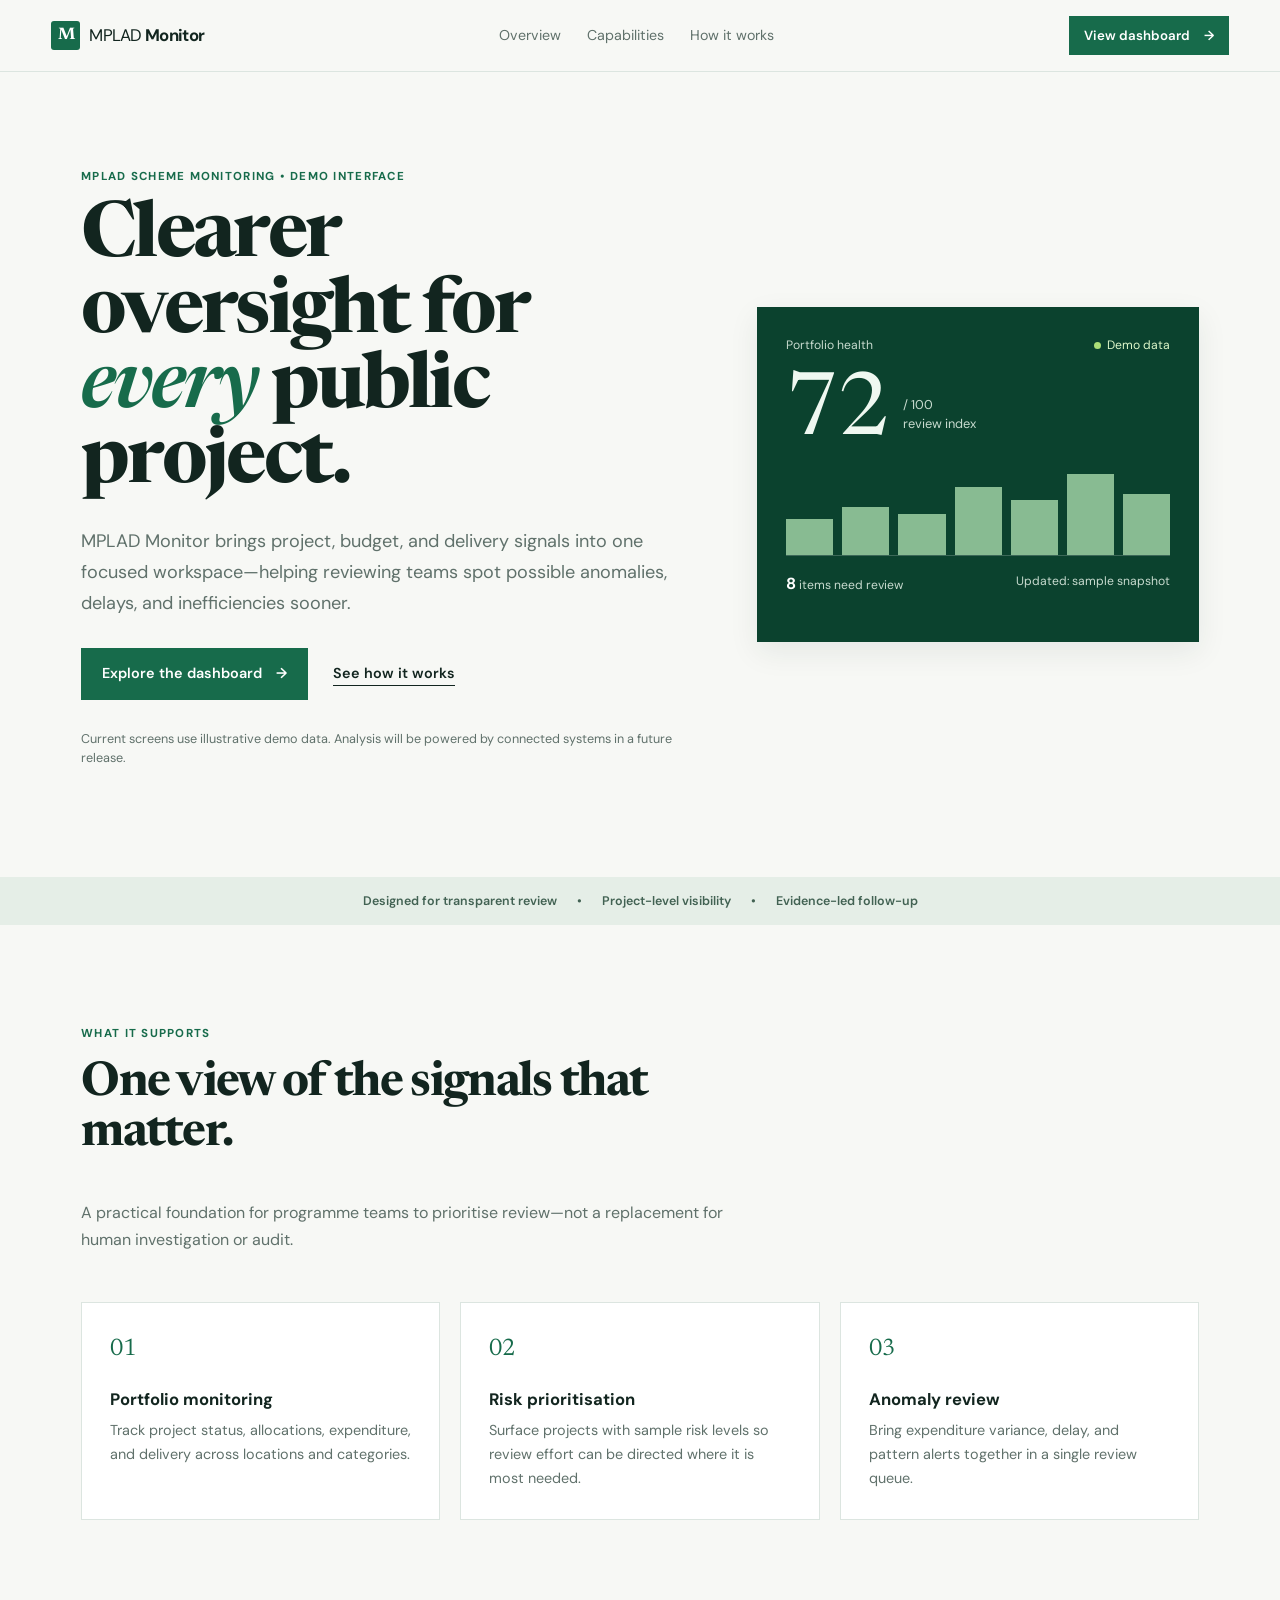
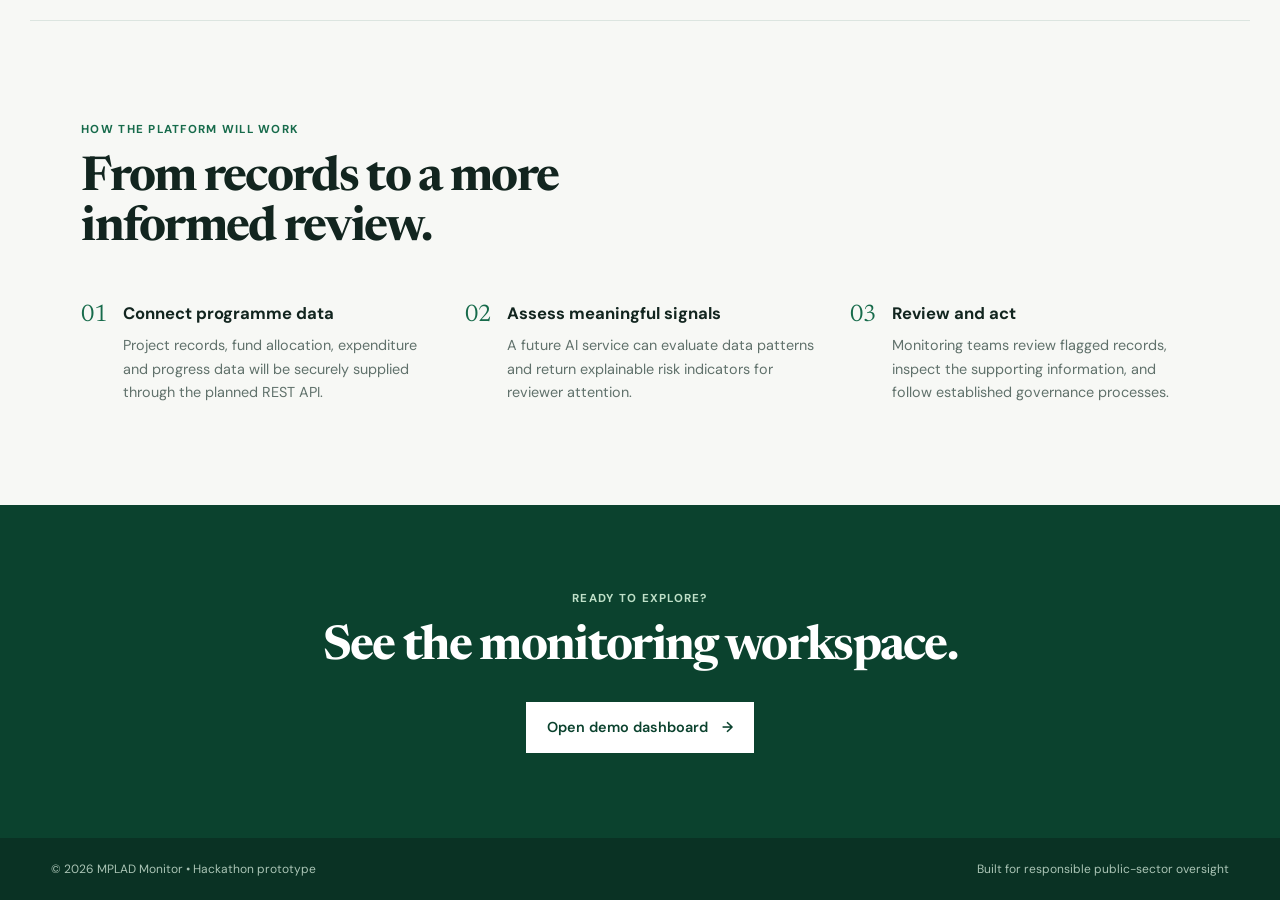
==== frontend/index.html @ 263b67cf "Initial project upload" ====
<!doctype html>
<html lang="en">
  <head>
    <meta charset="UTF-8" />
    <meta name="viewport" content="width=device-width, initial-scale=1.0" />
    <meta
      name="description"
      content="MPLAD Monitor is a demo monitoring interface for identifying potential implementation risks in MPLAD projects."
    />
    <title>MPLAD Monitor | AI-Assisted Project Oversight</title>
    <link rel="preconnect" href="https://fonts.googleapis.com" />
    <link rel="preconnect" href="https://fonts.gstatic.com" crossorigin />
    <link
      href="https://fonts.googleapis.com/css2?family=DM+Sans:wght@400;500;600;700&family=Newsreader:opsz,wght@6..72,600;6..72,700&display=swap"
      rel="stylesheet"
    />
    <link rel="stylesheet" href="style.css" />
  </head>
  <body class="landing-page">
    <header class="site-header">
      <a class="brand" href="index.html" aria-label="MPLAD Monitor home"
        ><span class="brand-mark" aria-hidden="true">M</span
        ><span>MPLAD <strong>Monitor</strong></span></a
      >
      <nav class="primary-nav" aria-label="Main navigation">
        <a href="#overview">Overview</a><a href="#features">Capabilities</a
        ><a href="#workflow">How it works</a>
      </nav>
      <a class="button button-small" href="dashboard.html"
        >View dashboard <span aria-hidden="true">→</span></a
      >
    </header>

    <main>
      <section class="hero" id="overview">
        <div class="hero-copy">
          <p class="eyebrow">MPLAD scheme monitoring • demo interface</p>
          <h1>Clearer oversight for <em>every</em> public project.</h1>
          <p class="hero-text">
            MPLAD Monitor brings project, budget, and delivery signals into one
            focused workspace—helping reviewing teams spot possible anomalies,
            delays, and inefficiencies sooner.
          </p>
          <div class="hero-actions">
            <a class="button" href="dashboard.html"
              >Explore the dashboard <span aria-hidden="true">→</span></a
            ><a class="text-link" href="#workflow">See how it works</a>
          </div>
          <p class="demo-note">
            Current screens use illustrative demo data. Analysis will be powered
            by connected systems in a future release.
          </p>
        </div>
        <div class="hero-panel" aria-label="Illustrative monitoring summary">
          <div class="panel-topline">
            <span>Portfolio health</span><span class="live-dot">Demo data</span>
          </div>
          <div class="health-score">
            <span>72</span><small>/ 100<br />review index</small>
          </div>
          <div class="mini-bars" aria-hidden="true">
            <i style="height: 38%"></i><i style="height: 51%"></i
            ><i style="height: 43%"></i><i style="height: 72%"></i
            ><i style="height: 58%"></i><i style="height: 86%"></i
            ><i style="height: 64%"></i>
          </div>
          <div class="panel-footer">
            <span><b>8</b> items need review</span
            ><span>Updated: sample snapshot</span>
          </div>
        </div>
      </section>

      <section class="trust-strip" aria-label="System focus areas">
        <span>Designed for transparent review</span><span>•</span
        ><span>Project-level visibility</span><span>•</span
        ><span>Evidence-led follow-up</span>
      </section>

      <section class="content-section" id="features">
        <div class="section-heading">
          <p class="eyebrow">What it supports</p>
          <h2>One view of the signals that matter.</h2>
          <p>
            A practical foundation for programme teams to prioritise review—not
            a replacement for human investigation or audit.
          </p>
        </div>
        <div class="feature-grid">
          <article>
            <span class="feature-icon">01</span>
            <h3>Portfolio monitoring</h3>
            <p>
              Track project status, allocations, expenditure, and delivery
              across locations and categories.
            </p>
          </article>
          <article>
            <span class="feature-icon">02</span>
            <h3>Risk prioritisation</h3>
            <p>
              Surface projects with sample risk levels so review effort can be
              directed where it is most needed.
            </p>
          </article>
          <article>
            <span class="feature-icon">03</span>
            <h3>Anomaly review</h3>
            <p>
              Bring expenditure variance, delay, and pattern alerts together in
              a single review queue.
            </p>
          </article>
        </div>
      </section>

      <section class="workflow-section" id="workflow">
        <div class="section-heading">
          <p class="eyebrow">How the platform will work</p>
          <h2>From records to a more informed review.</h2>
        </div>
        <ol class="workflow-list">
          <li>
            <span>01</span>
            <div>
              <h3>Connect programme data</h3>
              <p>
                Project records, fund allocation, expenditure and progress data
                will be securely supplied through the planned REST API.
              </p>
            </div>
          </li>
          <li>
            <span>02</span>
            <div>
              <h3>Assess meaningful signals</h3>
              <p>
                A future AI service can evaluate data patterns and return
                explainable risk indicators for reviewer attention.
              </p>
            </div>
          </li>
          <li>
            <span>03</span>
            <div>
              <h3>Review and act</h3>
              <p>
                Monitoring teams review flagged records, inspect the supporting
                information, and follow established governance processes.
              </p>
            </div>
          </li>
        </ol>
      </section>

      <section class="cta-section">
        <p class="eyebrow">Ready to explore?</p>
        <h2>See the monitoring workspace.</h2>
        <a class="button button-light" href="dashboard.html"
          >Open demo dashboard <span aria-hidden="true">→</span></a
        >
      </section>
    </main>
    <footer class="site-footer">
      <span>© 2026 MPLAD Monitor • Hackathon prototype</span
      ><span>Built for responsible public-sector oversight</span>
    </footer>
  </body>
</html>
---- frontend/style.css ----
:root {
  --ink: #12251f;
  --muted: #60716b;
  --line: #dce5e0;
  --paper: #f7f8f5;
  --white: #fff;
  --green: #176b4b;
  --green-dark: #0b422e;
  --mint: #e5f1e9;
  --amber: #a86405;
  --red: #b33b35;
  --blue: #265e85;
  --shadow: 0 10px 28px rgba(25, 50, 40, 0.08);
}
* {
  box-sizing: border-box;
}
html {
  scroll-behavior: smooth;
}
body {
  margin: 0;
  color: var(--ink);
  background: var(--paper);
  font-family: "DM Sans", Arial, sans-serif;
  line-height: 1.5;
}
a {
  color: inherit;
  text-decoration: none;
}
h1,
h2,
h3,
p {
  margin-top: 0;
}
h1,
h2 {
  font-family: Newsreader, Georgia, serif;
  letter-spacing: -0.035em;
}
h1 {
  font-size: clamp(2.8rem, 6vw, 5rem);
  line-height: 0.98;
}
h2 {
  font-size: clamp(2rem, 4vw, 3rem);
  line-height: 1.05;
}
.site-header,
.dashboard-header {
  min-height: 72px;
  padding: 0 max(4vw, 24px);
  display: flex;
  align-items: center;
  justify-content: space-between;
  background: rgba(247, 248, 245, 0.94);
  border-bottom: 1px solid var(--line);
  gap: 20px;
}
.site-header {
  position: sticky;
  top: 0;
  z-index: 3;
}
.brand {
  display: flex;
  align-items: center;
  gap: 9px;
  font-size: 1.05rem;
  letter-spacing: -0.04em;
  white-space: nowrap;
}
.brand strong {
  font-weight: 700;
}
.brand-mark {
  width: 29px;
  height: 29px;
  display: grid;
  place-items: center;
  background: var(--green);
  color: white;
  font-weight: 700;
  font-family: Newsreader, serif;
  border-radius: 3px;
}
.primary-nav,
.dashboard-header nav {
  display: flex;
  gap: 26px;
  font-size: 0.89rem;
  color: var(--muted);
}
.primary-nav a:hover,
.dashboard-header nav a:hover,
.dashboard-header nav .active {
  color: var(--green);
  font-weight: 600;
}
.button {
  display: inline-flex;
  align-items: center;
  gap: 14px;
  background: var(--green);
  color: white;
  padding: 14px 20px;
  font-weight: 600;
  font-size: 0.9rem;
  border: 1px solid var(--green);
  transition: 0.2s ease;
}
.button:hover {
  background: var(--green-dark);
  transform: translateY(-1px);
}
.button-small {
  padding: 9px 14px;
  font-size: 0.83rem;
}
.hero {
  max-width: 1220px;
  margin: auto;
  min-height: 575px;
  padding: 96px max(4vw, 24px);
  display: grid;
  grid-template-columns: 1.08fr 0.8fr;
  align-items: center;
  gap: 80px;
}
.eyebrow {
  color: var(--green);
  font-size: 0.72rem;
  font-weight: 700;
  letter-spacing: 0.11em;
  text-transform: uppercase;
  margin-bottom: 16px;
}
.hero h1 {
  max-width: 690px;
  margin-bottom: 24px;
}
.hero h1 em {
  color: var(--green);
  font-weight: 600;
}
.hero-text {
  max-width: 620px;
  font-size: 1.13rem;
  color: var(--muted);
  line-height: 1.7;
}
.hero-actions {
  display: flex;
  align-items: center;
  gap: 25px;
  margin: 30px 0;
}
.text-link {
  font-weight: 600;
  font-size: 0.9rem;
  border-bottom: 1px solid var(--ink);
}
.demo-note {
  font-size: 0.79rem;
  color: var(--muted);
}
.hero-panel {
  background: var(--green-dark);
  color: #eff8f1;
  padding: 29px;
  box-shadow: var(--shadow);
  min-height: 335px;
  display: flex;
  flex-direction: column;
}
.panel-topline,
.panel-footer {
  display: flex;
  justify-content: space-between;
  font-size: 0.76rem;
  color: #c8dbcf;
}
.live-dot {
  color: #ddf6c9;
}
.live-dot:before {
  content: "";
  display: inline-block;
  width: 7px;
  height: 7px;
  border-radius: 50%;
  background: #abdf77;
  margin-right: 6px;
}
.health-score {
  display: flex;
  align-items: center;
  gap: 13px;
  margin: 30px 0 16px;
}
.health-score span {
  font-family: Newsreader, serif;
  font-size: 5.4rem;
  line-height: 0.7;
}
.health-score small {
  font-size: 0.8rem;
  color: #c8dbcf;
}
.mini-bars {
  height: 95px;
  border-bottom: 1px solid rgba(255, 255, 255, 0.2);
  display: flex;
  align-items: end;
  gap: 9px;
}
.mini-bars i {
  display: block;
  flex: 1;
  background: #88bb92;
}
.panel-footer {
  margin-top: 16px;
}
.panel-footer b {
  color: #fff;
  font-size: 1rem;
}
.trust-strip {
  background: #e5eee7;
  padding: 15px;
  display: flex;
  justify-content: center;
  gap: 20px;
  color: #426253;
  font-size: 0.78rem;
  font-weight: 600;
}
.content-section,
.workflow-section {
  max-width: 1220px;
  margin: auto;
  padding: 100px max(4vw, 24px);
}
.section-heading {
  max-width: 650px;
}
.section-heading > p:last-child {
  color: var(--muted);
  line-height: 1.7;
}
.feature-grid {
  display: grid;
  grid-template-columns: repeat(3, 1fr);
  gap: 20px;
  margin-top: 48px;
}
.feature-grid article {
  background: var(--white);
  padding: 28px;
  border: 1px solid var(--line);
}
.feature-icon {
  color: var(--green);
  font-family: Newsreader, serif;
  font-size: 1.5rem;
}
.feature-grid h3,
.workflow-list h3 {
  margin: 20px 0 8px;
  font-size: 1.04rem;
}
.feature-grid p,
.workflow-list p {
  font-size: 0.9rem;
  color: var(--muted);
  margin: 0;
  line-height: 1.65;
}
.workflow-section {
  border-top: 1px solid var(--line);
}
.workflow-list {
  list-style: none;
  margin: 42px 0 0;
  padding: 0;
  display: grid;
  grid-template-columns: repeat(3, 1fr);
  gap: 35px;
}
.workflow-list li {
  display: flex;
  gap: 16px;
}
.workflow-list li > span {
  font-family: Newsreader, serif;
  color: var(--green);
  font-size: 1.5rem;
}
.workflow-list h3 {
  margin: 4px 0 8px;
}
.cta-section {
  padding: 85px 24px;
  text-align: center;
  background: var(--green-dark);
  color: #fff;
}
.cta-section h2 {
  margin-bottom: 28px;
}
.cta-section .eyebrow {
  color: #bfe0c8;
}
.button-light {
  background: #fff;
  color: var(--green-dark);
  border-color: #fff;
}
.button-light:hover {
  background: #dcece0;
}
.site-footer {
  padding: 22px max(4vw, 24px);
  background: #0a3224;
  color: #aac4b5;
  display: flex;
  justify-content: space-between;
  font-size: 0.75rem;
}
.dashboard-page {
  background: #f4f6f3;
}
.dashboard-header {
  position: sticky;
  top: 0;
  z-index: 5;
  background: #fff;
}
.dashboard-header nav {
  margin-left: auto;
}
.profile {
  display: flex;
  align-items: center;
  gap: 9px;
  font-size: 0.76rem;
}
.profile small {
  display: block;
  color: var(--muted);
}
.avatar {
  display: grid;
  place-items: center;
  width: 32px;
  height: 32px;
  background: var(--mint);
  color: var(--green);
  font-weight: 700;
  border-radius: 50%;
}
.back-link {
  font-size: 1.35rem;
  padding-left: 12px;
  border-left: 1px solid var(--line);
}
.dashboard-main {
  max-width: 1380px;
  margin: auto;
  padding: 38px max(3vw, 20px) 70px;
}
.dashboard-title {
  display: flex;
  justify-content: space-between;
  align-items: end;
  margin-bottom: 28px;
}
.dashboard-title h1 {
  font-size: 2.55rem;
  margin-bottom: 5px;
}
.dashboard-title > div > p:last-child,
.section-intro {
  color: var(--muted);
  font-size: 0.87rem;
  margin-bottom: 0;
}
.snapshot,
.demo-tag {
  font-size: 0.76rem;
  color: var(--muted);
  padding: 7px 10px;
  border: 1px solid var(--line);
  background: #fff;
}
.stat-grid {
  display: grid;
  grid-template-columns: repeat(6, 1fr);
  gap: 13px;
}
.stat-card {
  padding: 17px;
  background: #fff;
  border: 1px solid var(--line);
  min-width: 0;
}
.stat-card small {
  font-size: 0.73rem;
  color: var(--muted);
  display: block;
  min-height: 35px;
}
.stat-card b {
  font-family: Newsreader, serif;
  font-size: 1.75rem;
  line-height: 1.1;
  display: block;
}
.stat-card.critical b {
  color: var(--red);
}
.risk-overview {
  background: var(--green-dark);
  color: white;
  margin: 25px 0;
  display: flex;
  justify-content: space-between;
  padding: 30px 38px;
  align-items: center;
}
.risk-overview .eyebrow {
  color: #b7d9c0;
}
.risk-overview h2 {
  font-size: 2rem;
  margin-bottom: 8px;
}
.risk-overview p {
  max-width: 630px;
  color: #c3dacb;
  font-size: 0.88rem;
  margin-bottom: 20px;
}
.risk-metrics {
  display: flex;
  gap: 36px;
}
.risk-metrics b {
  font-family: Newsreader, serif;
  font-size: 2rem;
  display: block;
}
.risk-metrics small {
  font-size: 0.7rem;
  color: #c3dacb;
}
.risk-gauge {
  width: 150px;
  height: 150px;
  border: 13px solid #75aa86;
  border-top-color: #c7d957;
  border-radius: 50%;
  display: grid;
  place-content: center;
  text-align: center;
  transform: rotate(38deg);
}
.gauge-value {
  font-family: Newsreader, serif;
  font-size: 2rem;
  transform: rotate(-38deg);
}
.gauge-value span {
  font-family: "DM Sans";
  font-size: 0.72rem;
  color: #c3dacb;
}
.risk-gauge p {
  font-size: 0.67rem;
  margin: 0;
  transform: rotate(-38deg);
  white-space: nowrap;
}
.analytics-grid {
  display: grid;
  grid-template-columns: repeat(3, 1fr);
  gap: 16px;
  margin: 25px 0 55px;
}
.chart-card {
  background: #fff;
  border: 1px solid var(--line);
  padding: 20px;
  min-height: 210px;
}
.card-heading {
  display: flex;
  justify-content: space-between;
  align-items: start;
}
.card-heading h2 {
  font-family: "DM Sans";
  letter-spacing: -0.02em;
  font-size: 1rem;
  margin: 0;
}
.card-heading span {
  font-size: 0.7rem;
  color: var(--muted);
}
.bar-chart {
  margin-top: 23px;
  display: grid;
  gap: 11px;
}
.chart-line {
  display: grid;
  grid-template-columns: 82px 1fr 25px;
  gap: 8px;
  align-items: center;
  font-size: 0.71rem;
}
.chart-line label {
  color: var(--muted);
}
.chart-track {
  height: 9px;
  background: #edf1ee;
}
.chart-fill {
  height: 100%;
  background: var(--green);
}
.chart-line:nth-child(2) .chart-fill {
  background: #bd8a29;
}
.chart-line:nth-child(3) .chart-fill {
  background: #b45a4f;
}
.chart-line:nth-child(4) .chart-fill {
  background: #7b5551;
}
.comparison-chart {
  display: flex;
  height: 137px;
  align-items: end;
  justify-content: space-around;
  gap: 13px;
  padding: 12px 8px 0;
  border-bottom: 1px solid var(--line);
}
.comparison-group {
  height: 100%;
  flex: 1;
  display: flex;
  align-items: end;
  justify-content: center;
  gap: 5px;
  position: relative;
}
.comparison-group:after {
  content: attr(data-label);
  position: absolute;
  bottom: -21px;
  font-size: 0.64rem;
  color: var(--muted);
}
.compare-bar {
  width: 14px;
  background: #b4d1bd;
}
.compare-bar.actual {
  background: var(--green);
}
.projects-section,
.alerts-section {
  background: #fff;
  border: 1px solid var(--line);
  padding: 25px;
  margin-bottom: 25px;
}
.section-row {
  display: flex;
  align-items: end;
  justify-content: space-between;
}
.section-row h2 {
  font-size: 1.75rem;
  margin: 0;
}
.count-label {
  font-size: 0.78rem;
  color: var(--muted);
}
.filters {
  display: grid;
  grid-template-columns: 1.8fr repeat(3, 1fr);
  gap: 10px;
  margin: 24px 0 17px;
}
.filters input,
.filters select {
  width: 100%;
  height: 40px;
  border: 1px solid #cad6ce;
  background: white;
  padding: 0 11px;
  color: var(--ink);
  font: inherit;
  font-size: 0.8rem;
}
.filters input:focus,
.filters select:focus {
  outline: 2px solid #83af94;
  outline-offset: 1px;
}
.search-field {
  position: relative;
}
.search-field:before {
  content: "⌕";
  position: absolute;
  z-index: 1;
  left: 10px;
  top: 7px;
  color: var(--muted);
  font-size: 1.2rem;
}
.search-field input {
  padding-left: 30px;
}
.table-wrap {
  overflow-x: auto;
  border: 1px solid var(--line);
}
table {
  border-collapse: collapse;
  width: 100%;
  min-width: 890px;
  font-size: 0.78rem;
}
th {
  background: #f4f7f4;
  color: #52645c;
  text-align: left;
  text-transform: uppercase;
  letter-spacing: 0.04em;
  font-size: 0.64rem;
}
th,
td {
  padding: 13px 12px;
  border-bottom: 1px solid #e7ede9;
  vertical-align: middle;
}
tbody tr:last-child td {
  border-bottom: 0;
}
tbody tr:hover {
  background: #f8fbf8;
}
.project-name {
  font-weight: 700;
  display: block;
  color: var(--ink);
  max-width: 210px;
}
.project-id {
  font-size: 0.68rem;
  color: var(--muted);
}
.amount {
  white-space: nowrap;
}
.badge {
  display: inline-block;
  padding: 4px 7px;
  font-size: 0.67rem;
  font-weight: 700;
  white-space: nowrap;
}
.status-completed,
.risk-low {
  background: #e3f2e7;
  color: #237144;
}
.status-in-progress,
.risk-medium {
  background: #fff2d8;
  color: #98600d;
}
.status-delayed,
.risk-high {
  background: #fde5dd;
  color: #a54831;
}
.status-not-started,
.risk-critical {
  background: #f4dde0;
  color: #932f3d;
}
.details-button {
  border: 0;
  background: none;
  color: var(--green);
  font: inherit;
  font-weight: 700;
  font-size: 0.73rem;
  cursor: pointer;
  text-decoration: underline;
}
.project-actions {
  display: grid;
  gap: 6px;
}
.analysis-button {
  margin-top: 16px;
  padding: 0;
}
.analysis-result {
  margin-top: 18px;
  color: var(--muted);
  font-size: 0.8rem;
}
.analysis-result .detail-grid {
  margin-top: 0;
  color: var(--text);
}
.analysis-error {
  color: var(--red);
  margin: 0;
}
.empty-state {
  text-align: center;
  color: var(--muted);
  padding: 26px;
}
.alerts-list {
  display: grid;
  grid-template-columns: repeat(2, 1fr);
  gap: 12px;
  margin-top: 20px;
}
.alert-item {
  border-left: 4px solid var(--amber);
  padding: 14px 15px;
  background: #fffaf0;
  display: flex;
  gap: 12px;
  align-items: start;
}
.alert-item.high {
  border-color: var(--red);
  background: #fff6f4;
}
.alert-item button {
  margin-left: auto;
  border: 0;
  background: transparent;
  color: var(--green);
  cursor: pointer;
  font-weight: 700;
  font-size: 0.75rem;
  white-space: nowrap;
}
.alert-item h3 {
  font-size: 0.88rem;
  margin: 0 0 4px;
}
.alert-item p {
  font-size: 0.76rem;
  color: var(--muted);
  margin: 0;
}
.modal {
  position: fixed;
  inset: 0;
  z-index: 10;
  display: grid;
  place-items: center;
  padding: 20px;
}
.modal[hidden] {
  display: none;
}
.modal-open {
  overflow: hidden;
}
.modal-backdrop {
  position: absolute;
  inset: 0;
  background: rgba(9, 28, 20, 0.58);
}
.modal-content {
  position: relative;
  width: min(520px, 100%);
  background: #fff;
  padding: 30px;
  box-shadow: var(--shadow);
}
.modal-content h2 {
  font-size: 2rem;
}
.modal-close {
  position: absolute;
  right: 13px;
  top: 10px;
  border: 0;
  background: none;
  font-size: 1.5rem;
  cursor: pointer;
}
.detail-grid {
  display: grid;
  grid-template-columns: 1fr 1fr;
  gap: 14px;
  margin-top: 20px;
}
.detail-grid div {
  padding: 10px;
  background: #f4f7f4;
  font-size: 0.8rem;
}
.detail-grid small {
  display: block;
  color: var(--muted);
  font-size: 0.67rem;
  margin-bottom: 3px;
}
.sr-only {
  position: absolute;
  width: 1px;
  height: 1px;
  padding: 0;
  margin: -1px;
  overflow: hidden;
  clip: rect(0, 0, 0, 0);
  white-space: nowrap;
  border: 0;
}
@media (max-width: 900px) {
  .hero {
    gap: 35px;
    padding-top: 65px;
  }
  .stat-grid {
    grid-template-columns: repeat(3, 1fr);
  }
  .analytics-grid {
    grid-template-columns: 1fr;
  }
  .alerts-list {
    grid-template-columns: 1fr;
  }
  .risk-overview {
    padding: 25px;
  }
  .primary-nav {
    display: none;
  }
}
@media (max-width: 650px) {
  .site-header,
  .dashboard-header {
    padding: 0 16px;
  }
  .site-header .button {
    display: none;
  }
  .dashboard-header nav {
    display: none;
  }
  .profile > span:not(.avatar) {
    display: none;
  }
  .hero {
    grid-template-columns: 1fr;
    padding: 55px 20px;
    min-height: auto;
  }
  .hero-panel {
    min-height: 280px;
  }
  .trust-strip {
    gap: 10px;
    font-size: 0.65rem;
  }
  .content-section,
  .workflow-section {
    padding: 65px 20px;
  }
  .feature-grid,
  .workflow-list {
    grid-template-columns: 1fr;
  }
  .workflow-list {
    gap: 24px;
  }
  .site-footer {
    display: block;
  }
  .site-footer span {
    display: block;
    margin: 4px 0;
  }
  .dashboard-main {
    padding: 28px 15px 55px;
  }
  .dashboard-title {
    display: block;
  }
  .snapshot {
    display: inline-block;
    margin-top: 14px;
  }
  .stat-grid {
    grid-template-columns: repeat(2, 1fr);
  }
  .risk-overview {
    display: block;
  }
  .risk-gauge {
    margin: 28px auto 5px;
  }
  .filters {
    grid-template-columns: 1fr;
  }
  .projects-section,
  .alerts-section {
    padding: 17px;
  }
  .section-row {
    align-items: start;
  }
  .section-row h2 {
    font-size: 1.45rem;
  }
}
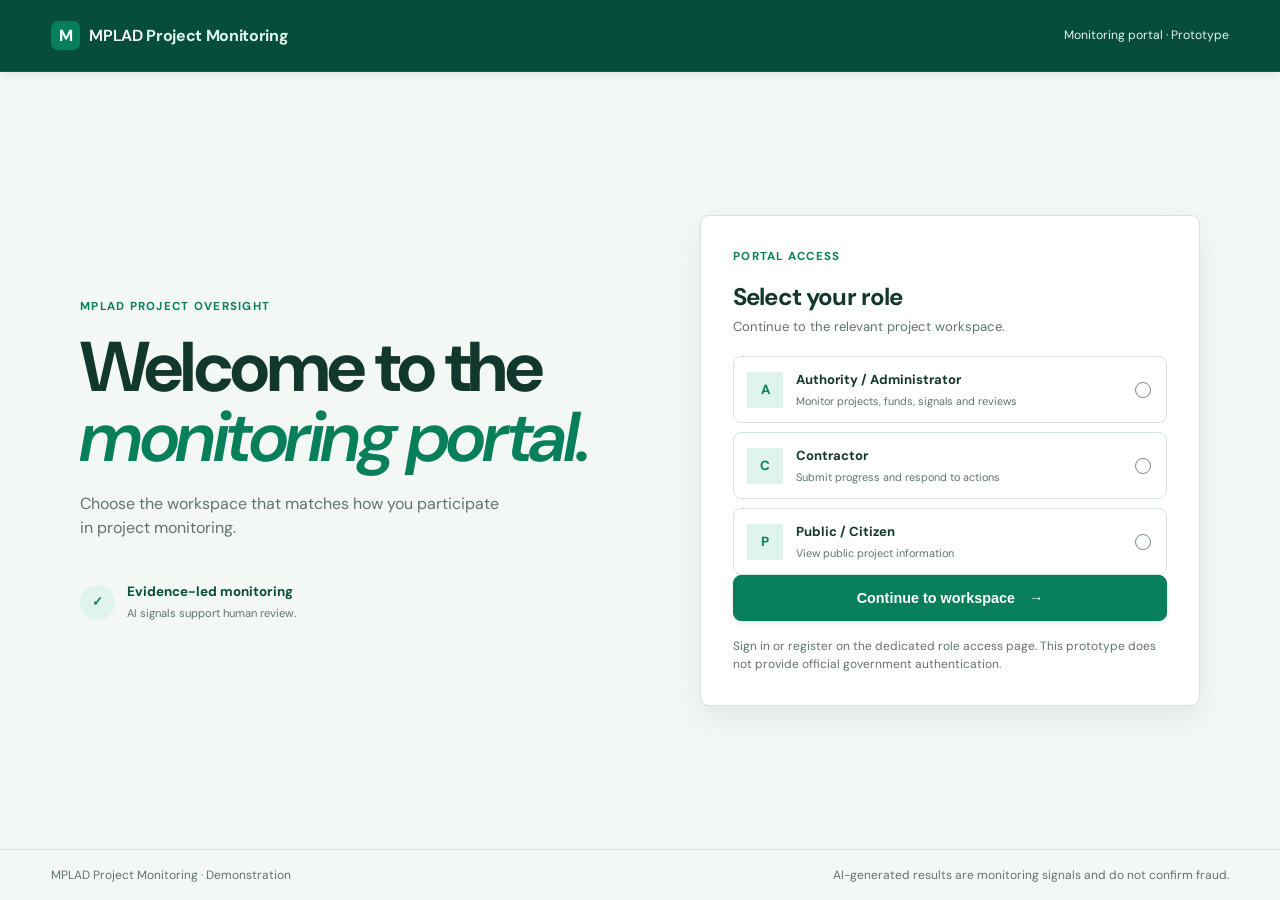
==== commit b07b33bb: "Upload MPLAD AI Fraud Detection project" ====
--- a/frontend/index.html
+++ b/frontend/index.html
@@ -3,167 +3,40 @@
   <head>
     <meta charset="UTF-8" />
     <meta name="viewport" content="width=device-width, initial-scale=1.0" />
-    <meta
-      name="description"
-      content="MPLAD Monitor is a demo monitoring interface for identifying potential implementation risks in MPLAD projects."
-    />
-    <title>MPLAD Monitor | AI-Assisted Project Oversight</title>
+    <meta name="description" content="Choose an access role for the MPLAD Project Monitoring prototype." />
+    <title>Access Portal | MPLAD Project Monitoring</title>
     <link rel="preconnect" href="https://fonts.googleapis.com" />
     <link rel="preconnect" href="https://fonts.gstatic.com" crossorigin />
-    <link
-      href="https://fonts.googleapis.com/css2?family=DM+Sans:wght@400;500;600;700&family=Newsreader:opsz,wght@6..72,600;6..72,700&display=swap"
-      rel="stylesheet"
-    />
-    <link rel="stylesheet" href="style.css" />
+    <link href="https://fonts.googleapis.com/css2?family=DM+Sans:wght@400;500;600;700&family=Newsreader:opsz,wght@6..72,600;6..72,700&display=swap" rel="stylesheet" />
+    <link rel="stylesheet" href="style.css?v=login-green-1" />
   </head>
-  <body class="landing-page">
-    <header class="site-header">
-      <a class="brand" href="index.html" aria-label="MPLAD Monitor home"
-        ><span class="brand-mark" aria-hidden="true">M</span
-        ><span>MPLAD <strong>Monitor</strong></span></a
-      >
-      <nav class="primary-nav" aria-label="Main navigation">
-        <a href="#overview">Overview</a><a href="#features">Capabilities</a
-        ><a href="#workflow">How it works</a>
-      </nav>
-      <a class="button button-small" href="dashboard.html"
-        >View dashboard <span aria-hidden="true">→</span></a
-      >
+  <body class="access-page">
+    <header class="site-header access-header">
+      <a class="brand" href="index.html" aria-label="MPLAD Project Monitoring access"><span class="brand-mark" aria-hidden="true">M</span><span>MPLAD <strong>Project Monitoring</strong></span></a>
+      <span class="access-header-label">Monitoring portal · Prototype</span>
     </header>
-
-    <main>
-      <section class="hero" id="overview">
-        <div class="hero-copy">
-          <p class="eyebrow">MPLAD scheme monitoring • demo interface</p>
-          <h1>Clearer oversight for <em>every</em> public project.</h1>
-          <p class="hero-text">
-            MPLAD Monitor brings project, budget, and delivery signals into one
-            focused workspace—helping reviewing teams spot possible anomalies,
-            delays, and inefficiencies sooner.
-          </p>
-          <div class="hero-actions">
-            <a class="button" href="dashboard.html"
-              >Explore the dashboard <span aria-hidden="true">→</span></a
-            ><a class="text-link" href="#workflow">See how it works</a>
-          </div>
-          <p class="demo-note">
-            Current screens use illustrative demo data. Analysis will be powered
-            by connected systems in a future release.
-          </p>
-        </div>
-        <div class="hero-panel" aria-label="Illustrative monitoring summary">
-          <div class="panel-topline">
-            <span>Portfolio health</span><span class="live-dot">Demo data</span>
-          </div>
-          <div class="health-score">
-            <span>72</span><small>/ 100<br />review index</small>
-          </div>
-          <div class="mini-bars" aria-hidden="true">
-            <i style="height: 38%"></i><i style="height: 51%"></i
-            ><i style="height: 43%"></i><i style="height: 72%"></i
-            ><i style="height: 58%"></i><i style="height: 86%"></i
-            ><i style="height: 64%"></i>
-          </div>
-          <div class="panel-footer">
-            <span><b>8</b> items need review</span
-            ><span>Updated: sample snapshot</span>
-          </div>
-        </div>
+    <main class="access-main">
+      <section class="access-intro">
+        <p class="eyebrow">MPLAD project oversight</p>
+        <h1>Welcome to the<br /><em>monitoring portal.</em></h1>
+        <p>Choose the workspace that matches how you participate in project monitoring.</p>
+        <div class="access-principle"><span aria-hidden="true">✓</span><span>Evidence-led monitoring<br /><small>AI signals support human review.</small></span></div>
       </section>
-
-      <section class="trust-strip" aria-label="System focus areas">
-        <span>Designed for transparent review</span><span>•</span
-        ><span>Project-level visibility</span><span>•</span
-        ><span>Evidence-led follow-up</span>
-      </section>
-
-      <section class="content-section" id="features">
-        <div class="section-heading">
-          <p class="eyebrow">What it supports</p>
-          <h2>One view of the signals that matter.</h2>
-          <p>
-            A practical foundation for programme teams to prioritise review—not
-            a replacement for human investigation or audit.
-          </p>
-        </div>
-        <div class="feature-grid">
-          <article>
-            <span class="feature-icon">01</span>
-            <h3>Portfolio monitoring</h3>
-            <p>
-              Track project status, allocations, expenditure, and delivery
-              across locations and categories.
-            </p>
-          </article>
-          <article>
-            <span class="feature-icon">02</span>
-            <h3>Risk prioritisation</h3>
-            <p>
-              Surface projects with sample risk levels so review effort can be
-              directed where it is most needed.
-            </p>
-          </article>
-          <article>
-            <span class="feature-icon">03</span>
-            <h3>Anomaly review</h3>
-            <p>
-              Bring expenditure variance, delay, and pattern alerts together in
-              a single review queue.
-            </p>
-          </article>
-        </div>
-      </section>
-
-      <section class="workflow-section" id="workflow">
-        <div class="section-heading">
-          <p class="eyebrow">How the platform will work</p>
-          <h2>From records to a more informed review.</h2>
-        </div>
-        <ol class="workflow-list">
-          <li>
-            <span>01</span>
-            <div>
-              <h3>Connect programme data</h3>
-              <p>
-                Project records, fund allocation, expenditure and progress data
-                will be securely supplied through the planned REST API.
-              </p>
-            </div>
-          </li>
-          <li>
-            <span>02</span>
-            <div>
-              <h3>Assess meaningful signals</h3>
-              <p>
-                A future AI service can evaluate data patterns and return
-                explainable risk indicators for reviewer attention.
-              </p>
-            </div>
-          </li>
-          <li>
-            <span>03</span>
-            <div>
-              <h3>Review and act</h3>
-              <p>
-                Monitoring teams review flagged records, inspect the supporting
-                information, and follow established governance processes.
-              </p>
-            </div>
-          </li>
-        </ol>
-      </section>
-
-      <section class="cta-section">
-        <p class="eyebrow">Ready to explore?</p>
-        <h2>See the monitoring workspace.</h2>
-        <a class="button button-light" href="dashboard.html"
-          >Open demo dashboard <span aria-hidden="true">→</span></a
-        >
+      <section class="access-card" aria-labelledby="accessTitle">
+        <div class="access-card-heading"><p class="eyebrow">Portal access</p><h2 id="accessTitle">Select your role</h2><p>Continue to the relevant project workspace.</p></div>
+        <form id="accessForm" novalidate>
+          <fieldset class="role-options"><legend class="sr-only">Choose an access role</legend>
+            <label class="role-option"><input type="radio" name="role" value="authority" /><span class="role-option-icon" aria-hidden="true">A</span><span><b>Authority / Administrator</b><small>Monitor projects, funds, signals and reviews</small></span><span class="role-radio" aria-hidden="true"></span></label>
+            <label class="role-option"><input type="radio" name="role" value="contractor" /><span class="role-option-icon" aria-hidden="true">C</span><span><b>Contractor</b><small>Submit progress and respond to actions</small></span><span class="role-radio" aria-hidden="true"></span></label>
+            <label class="role-option"><input type="radio" name="role" value="public" /><span class="role-option-icon" aria-hidden="true">P</span><span><b>Public / Citizen</b><small>View public project information</small></span><span class="role-radio" aria-hidden="true"></span></label>
+          </fieldset>
+          <p id="accessError" class="access-error" role="alert" hidden></p>
+          <button class="button access-submit" type="submit">Continue to workspace <span aria-hidden="true">→</span></button>
+        </form>
+        <p class="prototype-note">Sign in or register on the dedicated role access page. This prototype does not provide official government authentication.</p>
       </section>
     </main>
-    <footer class="site-footer">
-      <span>© 2026 MPLAD Monitor • Hackathon prototype</span
-      ><span>Built for responsible public-sector oversight</span>
-    </footer>
+    <footer class="access-footer"><span>MPLAD Project Monitoring · Demonstration</span><span>AI-generated results are monitoring signals and do not confirm fraud.</span></footer>
+    <script src="login.js"></script>
   </body>
 </html>
--- a/frontend/style.css
+++ b/frontend/style.css
@@ -1,16 +1,23 @@
 :root {
-  --ink: #12251f;
-  --muted: #60716b;
-  --line: #dce5e0;
-  --paper: #f7f8f5;
+  --ink: #172b25;
+  --muted: #5d7068;
+  --line: #d8e2dc;
+  --paper: #f3f6f3;
   --white: #fff;
   --green: #176b4b;
-  --green-dark: #0b422e;
+  --green-dark: #103d2e;
   --mint: #e5f1e9;
-  --amber: #a86405;
-  --red: #b33b35;
+  --amber: #95600c;
+  --red: #a23e39;
   --blue: #265e85;
-  --shadow: 0 10px 28px rgba(25, 50, 40, 0.08);
+  --space-1: 4px;
+  --space-2: 8px;
+  --space-3: 12px;
+  --space-4: 16px;
+  --space-5: 24px;
+  --space-6: 32px;
+  --radius: 3px;
+  --shadow: 0 12px 32px rgba(25, 50, 40, 0.13);
 }
 * {
   box-sizing: border-box;
@@ -372,6 +379,11 @@
   margin: auto;
   padding: 38px max(3vw, 20px) 70px;
 }
+.contractor-main { max-width: 760px; }
+.contractor-form { display:grid; gap:17px; padding:25px; background:#fff; border:1px solid var(--line); margin-top:25px; }
+.contractor-form label { display:grid; gap:6px; font-size:.82rem; font-weight:700; }
+.contractor-form input,.contractor-form select { height:42px; border:1px solid #cad6ce; padding:8px; font:inherit; }
+.contractor-form input[type=file] { height:auto; }.location-box { background:#f4f7f4; padding:15px; }.location-box p { color:var(--muted); font-size:.8rem; }
 .dashboard-title {
   display: flex;
   justify-content: space-between;
@@ -484,6 +496,77 @@
   transform: rotate(-38deg);
   white-space: nowrap;
 }
+.fund-section {
+  background: #fff;
+  border: 1px solid var(--line);
+  padding: 25px;
+  margin: 25px 0;
+}
+.fund-stat-grid {
+  display: grid;
+  grid-template-columns: repeat(5, 1fr);
+  gap: 12px;
+  margin: 22px 0;
+}
+.fund-stat-card {
+  background: #f4f7f4;
+  padding: 15px;
+  border-left: 3px solid var(--green);
+}
+.fund-stat-card small,
+.state-row small,
+.fund-review small {
+  display: block;
+  color: var(--muted);
+  font-size: .7rem;
+}
+.fund-stat-card b {
+  display: block;
+  margin-top: 5px;
+  font-family: Newsreader, serif;
+  font-size: 1.35rem;
+}
+.fund-overview-grid {
+  display: grid;
+  grid-template-columns: 1.1fr .9fr;
+  gap: 16px;
+}
+.fund-panel {
+  border: 1px solid var(--line);
+  padding: 18px;
+}
+.fund-panel h3,
+.fund-detail h3 {
+  margin: 0;
+  font-size: .95rem;
+}
+.state-utilization { margin-top: 15px; }
+.state-row {
+  display: grid;
+  grid-template-columns: minmax(115px, 1fr) minmax(90px, 1.3fr) 50px;
+  align-items: center;
+  gap: 10px;
+  padding: 10px 0;
+  border-bottom: 1px solid #edf1ee;
+  font-size: .76rem;
+}
+.state-row:last-child { border-bottom: 0; }
+.state-meter { height: 8px; background: #e6eee9; }
+.state-meter i { display: block; height: 100%; background: var(--green); }
+.state-row strong { text-align: right; font-size: .75rem; }
+.fund-review-list { margin-top: 15px; display: grid; gap: 10px; }
+.fund-review { display: grid; grid-template-columns: auto 1fr auto; gap: 9px; align-items: start; padding: 10px; background: #fffaf0; border-left: 3px solid var(--amber); font-size: .75rem; }
+.fund-review p { margin: 3px 0; color: var(--amber); font-weight: 700; }
+.fund-review-badge, .fund-signal { background: #fff2d8; color: #875407; }
+.fund-detail { margin-top: 20px; }
+.fund-detail h3 { margin: 18px 0 10px; }
+.fund-reason { color: var(--muted); font-size: .78rem; margin: 12px 0; }
+.trend-chart { height: 145px; display: flex; gap: 14px; align-items: end; padding: 10px 5px 24px; border-bottom: 1px solid var(--line); }
+.trend-point { flex: 1; min-width: 0; height: 100%; display: flex; flex-direction: column; justify-content: end; align-items: center; position: relative; }
+.trend-point i { display: block; width: 20px; background: var(--green); }
+.trend-point span { position: absolute; bottom: -19px; font-size: .62rem; color: var(--muted); white-space: nowrap; }
+.trend-point small { position: absolute; top: -1px; font-size: .59rem; color: var(--muted); white-space: nowrap; }
+.trend-empty { color: var(--muted); font-size: .78rem; }
 .analytics-grid {
   display: grid;
   grid-template-columns: repeat(3, 1fr);
@@ -841,7 +924,118 @@
   white-space: nowrap;
   border: 0;
 }
+
+/* Refined portal components */
+button, input, select, textarea { border-radius: var(--radius); }
+button, a, input, select, textarea { transition: color .16s ease, background-color .16s ease, border-color .16s ease, box-shadow .16s ease; }
+a:focus-visible, button:focus-visible, input:focus-visible, select:focus-visible, textarea:focus-visible { outline: 3px solid #8bb79a; outline-offset: 2px; }
+.brand { letter-spacing: -.025em; font-weight: 600; }
+.brand-mark { border-radius: 2px; }
+.hero { background: linear-gradient(110deg, #f4f7f3 0%, #eef4ee 58%, #e8f0e9 100%); }
+.hero-panel { border-radius: 3px; }
+.landing-steps { list-style: none; padding: 5px 0; margin: 24px 0; display: grid; gap: 0; }
+.landing-steps li { display: flex; align-items: center; gap: 14px; border-bottom: 1px solid rgba(255,255,255,.17); padding: 14px 0; font-size: .9rem; }
+.landing-steps li:last-child { border-bottom: 0; }
+.landing-steps li span { color: #b7d9c0; font-size: .72rem; font-weight: 700; letter-spacing: .08em; }
+.responsibility-section { padding: 52px max(8vw, 24px); border-top: 1px solid var(--line); background: #edf3ee; }
+.responsibility-section h2 { max-width: 760px; font-size: clamp(1.8rem, 4vw, 2.6rem); margin-bottom: 12px; }
+.responsibility-section > p:last-child { max-width: 760px; color: var(--muted); margin-bottom: 0; }
+.risk-overview { border-radius: 3px; }
+.risk-gauge { transform: none; width: 140px; height: 140px; border: 0; border-radius: 50%; background: conic-gradient(#b9d477 0 var(--score, 0%), rgba(255,255,255,.17) var(--score, 0%) 100%); position: relative; }
+.risk-gauge:before { content: ""; position: absolute; inset: 10px; border-radius: 50%; background: var(--green-dark); }
+.gauge-value, .risk-gauge p { position: relative; transform: none; }
+.risk-gauge p { margin-top: -3px; color: #c3dacb; }
+.stat-card, .fund-stat-card, .fund-panel, .chart-card, .projects-section, .fund-section, .notification-panel, .contractor-form { border-radius: 3px; }
+.stat-card { border-top: 2px solid #b4cbb9; }
+.stat-card.critical { border-top-color: var(--amber); }
+.fund-review { border-radius: 2px; }
+.table-wrap thead th { position: sticky; top: 72px; z-index: 1; }
+.project-actions { min-width: 112px; }
+.details-button { text-decoration: none; padding: 5px 7px; text-align: left; }
+.details-button:hover { background: var(--mint); }
+.modal { align-items: start; overflow-y: auto; }
+.modal-content { width: min(900px, 100%); max-height: calc(100vh - 40px); overflow-y: auto; border-radius: 4px; padding: 32px; }
+.modal-content h2 { padding-right: 32px; }
+.detail-overview { padding-bottom: 8px; border-bottom: 1px solid var(--line); }
+.fund-detail { padding: 18px; border: 1px solid var(--line); background: #fff; }
+.fund-detail h3 { font-size: 1rem; margin: 0 0 12px; }
+.analysis-result { padding: 20px; border: 1px solid #d7e4d9; border-left: 4px solid var(--green); background: #f4f8f4; }
+.analysis-result h3 { color: var(--green-dark); font-size: 1rem; margin: 0 0 8px; }
+.analysis-result p { margin: 0 0 12px; }
+.ai-disclaimer { color: #52645c; background: #edf2ee; border-left: 3px solid #8aa493; padding: 13px 16px; font-size: .78rem; margin: 18px 0 0; }
+.analysis-result .ai-disclaimer { margin-top: 16px; }
+.authority-review form { display: grid; gap: 12px; }
+.authority-review label { display: grid; gap: 6px; color: var(--muted); font-size: .75rem; font-weight: 700; }
+.authority-review input, .authority-review select, .authority-review textarea { width: 100%; border: 1px solid #cad6ce; background: white; padding: 10px; color: var(--ink); font: inherit; font-size: .85rem; }
+.authority-review textarea { resize: vertical; }
+.evidence-entry, .review-entry { padding: 14px 0; border-bottom: 1px solid var(--line); }
+.evidence-entry:last-child, .review-entry:last-child { border-bottom: 0; }
+.evidence-status { font-weight: 700; }
+.review-entry b { color: var(--green-dark); }
+.review-entry time { display: block; color: var(--muted); font-size: .7rem; margin-top: 3px; }
+.review-entry p { margin: 8px 0; font-size: .84rem; }
+.history-timeline { list-style: none; padding: 0; margin: 16px 0 0; }
+.history-timeline li { display: grid; grid-template-columns: 112px 1fr; gap: 16px; padding: 12px 0; border-top: 1px solid var(--line); }
+.history-timeline time { color: var(--muted); font-size: .72rem; }
+.history-timeline b { color: var(--green-dark); font-size: .82rem; }
+.history-timeline p { color: var(--muted); font-size: .78rem; margin: 4px 0 0; }
+.chart-legend { display: flex; justify-content: center; gap: 18px; padding-top: 23px; color: var(--muted); font-size: .68rem; }
+.chart-legend span { display: flex; align-items: center; gap: 6px; }
+.chart-legend i { width: 10px; height: 10px; background: #b4d1bd; }
+.chart-legend span + span i { background: var(--green); }
+.contractor-main { max-width: 1180px; }
+.portal-title { margin-bottom: 28px; }
+.portal-title h1 { font-size: clamp(2rem, 4vw, 3rem); margin-bottom: 10px; }
+.portal-title > p:last-child { max-width: 800px; color: var(--muted); }
+.assigned-work { padding: clamp(20px, 3vw, 30px); margin-bottom: 22px; border: 1px solid #dce8df; border-radius: 18px; background: linear-gradient(135deg, #f0f7f1 0%, #f8faf8 48%, #fff 100%); box-shadow: 0 14px 36px rgba(30, 67, 47, .06); }
+.assigned-work-heading { display: flex; justify-content: space-between; align-items: center; gap: 20px; }
+.assigned-work .eyebrow { margin: 0 0 6px; color: var(--green); font-size: .68rem; font-weight: 700; letter-spacing: .12em; text-transform: uppercase; }
+.assigned-work-heading h2 { margin: 0; color: var(--ink); font: 700 clamp(1.25rem, 2vw, 1.55rem) "DM Sans", sans-serif; letter-spacing: -.03em; }
+.assigned-work-intro { margin: 6px 0 0; color: var(--muted); font-size: .82rem; }
+.assigned-count { display: inline-flex; align-items: center; gap: 7px; padding: 10px 15px; border: 1px solid #cde3d2; border-radius: 999px; background: #fff; color: var(--green-dark); font-size: .84rem; font-weight: 700; white-space: nowrap; box-shadow: 0 3px 10px rgba(30, 67, 47, .05); }
+.workload-stats { display: flex; gap: 10px; margin-top: 20px; }
+.workload-stats > div { display: flex; align-items: baseline; gap: 8px; min-width: 142px; padding: 11px 14px; border: 1px solid rgba(207, 222, 211, .8); border-radius: 12px; background: rgba(255, 255, 255, .76); }
+.workload-stats span { color: var(--ink); font-size: 1.05rem; font-weight: 700; }
+.workload-stats small { color: var(--muted); font-size: .72rem; }
+.assigned-project-list { display: grid; grid-template-columns: repeat(auto-fit, minmax(min(100%, 310px), 1fr)); gap: 16px; margin-top: 18px; }
+.assigned-project-card { position: relative; padding: 20px; overflow: hidden; border: 1px solid #e2e9e4; border-radius: 15px; background: #fff; box-shadow: 0 5px 16px rgba(35, 57, 43, .035); transition: transform .18s ease, box-shadow .18s ease, border-color .18s ease; }
+.assigned-project-card:hover { transform: translateY(-2px); border-color: #c9ddce; box-shadow: 0 12px 26px rgba(35, 57, 43, .08); }
+.assigned-project-heading { display: flex; justify-content: space-between; align-items: flex-start; gap: 12px; }
+.assigned-project-heading h3 { margin: 0; color: var(--ink); font-size: .98rem; letter-spacing: -.015em; }
+.assigned-project-heading p { margin: 5px 0 0; color: var(--muted); font-size: .76rem; }
+.assigned-project-heading > span { flex: 0 0 auto; padding: 6px 9px; border-radius: 999px; background: #edf6ef; color: var(--green-dark); font-size: .67rem; font-weight: 700; }
+.project-progress-label { display: flex; justify-content: flex-end; margin: -7px 0 14px; color: var(--muted); font-size: .68rem; font-weight: 600; }
+.project-progress-track { height: 7px; margin: 17px 0 13px; overflow: hidden; border-radius: 99px; background: #edf1ee; }
+.project-progress-track span { display: block; height: 100%; border-radius: inherit; background: linear-gradient(90deg, #19a66b, #55c28b); }
+.assigned-project-facts { display: grid; grid-template-columns: 1fr 1fr; gap: 12px 15px; margin: 0; padding-top: 14px; border-top: 1px solid #eef1ef; }
+.assigned-project-facts > div:first-child { grid-column: 1 / -1; }
+.assigned-project-facts dt { color: #859189; font-size: .64rem; font-weight: 600; }
+.assigned-project-facts dd { margin: 4px 0 0; color: #283c31; font-size: .77rem; font-weight: 700; overflow-wrap: anywhere; }.contractor-layout { display: grid; grid-template-columns: 1fr 1fr; gap: 20px; align-items: start; }
+.notification-panel, .contractor-form { padding: 24px; background: white; border: 1px solid var(--line); }
+.notification-panel .card-heading h2, .contractor-form .card-heading h2 { font: 700 1rem "DM Sans", sans-serif; letter-spacing: -.02em; margin: 0; }
+.notification-list { display: grid; gap: 10px; margin-top: 18px; }
+.notification-item { padding: 15px; border: 1px solid var(--line); border-left: 3px solid #c5d0ca; background: #f8faf8; }
+.notification-item.is-unread { border-left-color: var(--green); background: #f2f7f3; }
+.notification-item h3 { font-size: .88rem; margin: 8px 0 3px; }
+.notification-item p { color: var(--muted); font-size: .78rem; margin: 6px 0; overflow-wrap: anywhere; }
+.notification-item .notification-project { color: var(--ink); font-weight: 700; }
+.notification-meta { display: flex; justify-content: space-between; gap: 10px; color: var(--muted); font-size: .67rem; }
+.notification-state { font-weight: 700; color: var(--green); }
+.is-read .notification-state { color: var(--muted); }
+.contractor-form { display: grid; gap: 16px; margin: 0; }
+.contractor-form > label, .contractor-form .form-pair label { display: grid; gap: 6px; color: #43584e; font-size: .78rem; font-weight: 700; }
+.contractor-form input, .contractor-form select { width: 100%; min-height: 42px; border: 1px solid #cad6ce; padding: 9px 11px; color: var(--ink); font: inherit; font-size: .84rem; background: white; }
+.contractor-form input[type=file] { height: auto; }
+.contractor-form label small { color: var(--muted); font-weight: 400; }
+.form-pair { display: grid; grid-template-columns: 1fr 1fr; gap: 12px; }
+.location-box { border: 1px solid var(--line); background: #f4f7f4; padding: 15px; }
+.location-box b { font-size: .84rem; }
+.location-box p { color: var(--muted); font-size: .78rem; margin: 7px 0 12px; }
+.role-chip { color: var(--muted); font-size: .75rem; white-space: nowrap; }
+button:disabled { opacity: .6; cursor: wait; }
+
 @media (max-width: 900px) {
+  .assigned-project-list { grid-template-columns: repeat(auto-fit, minmax(min(100%, 270px), 1fr)); }
   .hero {
     gap: 35px;
     padding-top: 65px;
@@ -852,6 +1046,8 @@
   .analytics-grid {
     grid-template-columns: 1fr;
   }
+  .fund-stat-grid { grid-template-columns: repeat(3, 1fr); }
+  .fund-overview-grid { grid-template-columns: 1fr; }
   .alerts-list {
     grid-template-columns: 1fr;
   }
@@ -861,18 +1057,39 @@
   .primary-nav {
     display: none;
   }
+
+  .contractor-layout { grid-template-columns: 1fr; }
 }
 @media (max-width: 650px) {
+  .assigned-work { padding: 18px; border-radius: 14px; }
+  .assigned-work-heading { align-items: flex-start; }
+  .assigned-count { padding: 8px 10px; font-size: .74rem; }
+  .workload-stats > div { flex: 1; min-width: 0; padding: 10px; gap: 6px; }
+  .assigned-project-card { padding: 16px; }
+  .assigned-work { padding: 18px; border-radius: 14px; }
+  .assigned-work-heading { align-items: flex-start; }
+  .assigned-count { padding: 8px 10px; font-size: .74rem; }
+  .workload-stats > div { flex: 1; min-width: 0; padding: 10px; gap: 6px; }
+  .assigned-project-card { padding: 16px; }
   .site-header,
   .dashboard-header {
     padding: 0 16px;
   }
-  .site-header .button {
-    display: none;
-  }
+  .site-header .button { display: inline-flex; padding: 9px 11px; font-size: .68rem; }
+  .site-header .brand { font-size: .87rem; gap: 6px; }
+  .site-header .brand-mark { width: 30px; height: 30px; }
   .dashboard-header nav {
-    display: none;
-  }
+    display: flex;
+    order: 3;
+    width: 100%;
+    margin: 0;
+    gap: 18px;
+    overflow-x: auto;
+    justify-content: flex-start;
+    font-size: .72rem;
+  }
+  .site-header { flex-wrap: wrap; min-height: 64px; gap: 8px; padding-top: 8px; padding-bottom: 8px; }
+  .role-chip { display: none; }
   .profile > span:not(.avatar) {
     display: none;
   }
@@ -919,6 +1136,8 @@
   .stat-grid {
     grid-template-columns: repeat(2, 1fr);
   }
+  .fund-stat-grid { grid-template-columns: repeat(2, 1fr); }
+  .fund-section { padding: 17px; }
   .risk-overview {
     display: block;
   }
@@ -938,4 +1157,305 @@
   .section-row h2 {
     font-size: 1.45rem;
   }
-}
+  .modal { padding: 8px; }
+  .modal-content { max-height: calc(100vh - 16px); padding: 24px 16px; }
+  .detail-grid { grid-template-columns: 1fr; }
+  .history-timeline li { grid-template-columns: 1fr; gap: 4px; }
+  .state-row { grid-template-columns: minmax(95px, 1fr) minmax(55px, .9fr) 45px; gap: 7px; }
+  .form-pair { grid-template-columns: 1fr; }
+  .notification-meta { display: grid; }
+}
+
+/* Prototype role-entry screen and public project directory */
+.access-page { min-height: 100vh; display: flex; flex-direction: column; background: #f1f5f1; }
+.access-header { background: #fff; }
+.access-header-label { color: var(--muted); font-size: .76rem; }
+.access-main { width: min(1120px, calc(100% - 48px)); margin: auto; padding: 58px 0; display: grid; grid-template-columns: 1fr minmax(390px, 500px); gap: clamp(36px, 7vw, 90px); align-items: center; }
+.access-intro h1 { font-size: clamp(2.8rem, 5.5vw, 4.6rem); line-height: 1; margin: 12px 0 20px; }
+.access-intro h1 em { color: var(--green); font-weight: 600; }
+.access-intro > p:not(.eyebrow) { max-width: 420px; color: var(--muted); font-size: 1rem; }
+.access-principle { display: flex; align-items: center; gap: 12px; margin-top: 42px; color: var(--green-dark); font-size: .84rem; font-weight: 700; }
+.access-principle > span:first-child { display: grid; place-items: center; width: 35px; height: 35px; border-radius: 50%; color: var(--green); background: #deede2; }
+.access-principle small { color: var(--muted); font-weight: 400; }
+.access-card { padding: 32px; background: #fff; border: 1px solid var(--line); box-shadow: 0 14px 40px rgba(25,50,40,.08); }
+.access-card-heading h2 { font: 700 1.5rem "DM Sans", sans-serif; letter-spacing: -.035em; margin: 0 0 5px; }
+.access-card-heading > p:last-child { color: var(--muted); font-size: .82rem; margin: 0 0 20px; }
+.role-options { border: 0; padding: 0; margin: 0; display: grid; gap: 9px; }
+.role-option { display: grid; grid-template-columns: 38px 1fr 18px; align-items: center; gap: 11px; padding: 13px; border: 1px solid var(--line); cursor: pointer; }
+.role-option:has(input:checked) { border-color: var(--green); background: #f2f7f3; box-shadow: inset 0 0 0 1px var(--green); }
+.role-option > input { position: absolute; opacity: 0; pointer-events: none; }
+.role-option:focus-within { outline: 3px solid #8bb79a; outline-offset: 2px; }
+.role-option-icon { display: grid; place-items: center; width: 36px; height: 36px; background: #edf3ee; color: var(--green-dark); font-size: .83rem; font-weight: 700; }
+.role-option b, .role-option small { display: block; }
+.role-option b { color: var(--ink); font-size: .82rem; }
+.role-option small { color: var(--muted); font-size: .68rem; margin-top: 3px; }
+.role-radio { width: 16px; height: 16px; border: 1px solid #9aaba1; border-radius: 50%; }
+.role-option:has(input:checked) .role-radio { border: 5px solid var(--green); }
+.access-email { display: grid; gap: 7px; margin: 18px 0 14px; font-size: .75rem; font-weight: 700; color: #43584e; }
+.access-email span { display: inline; color: var(--muted); font-weight: 400; }
+.access-email input { width: 100%; height: 42px; padding: 9px 11px; border: 1px solid #cad6ce; font: inherit; font-size: .84rem; }
+.access-error { color: #8b312e; background: #fff2f0; border-left: 3px solid var(--red); padding: 10px 12px; font-size: .77rem; margin: 0 0 12px; }
+.access-error[hidden] { display: none; }
+.access-submit { width: 100%; justify-content: center; }
+.prototype-note { margin: 16px 0 0; color: var(--muted); font-size: .68rem; line-height: 1.5; }
+.access-footer { display: flex; justify-content: space-between; gap: 20px; padding: 16px max(4vw, 24px); border-top: 1px solid var(--line); color: var(--muted); font-size: .68rem; }
+.public-main { max-width: 1180px; }
+.public-directory { background: #fff; border: 1px solid var(--line); padding: 25px; }
+.public-feed-notice { display: flex; align-items: flex-start; gap: 15px; margin-top: 22px; padding: 20px; background: #f3f7f3; border: 1px solid var(--line); }
+.public-notice-mark { display: grid; place-items: center; flex: 0 0 30px; width: 30px; height: 30px; border-radius: 50%; background: #e2eee5; color: var(--green-dark); font-weight: 700; }
+.public-feed-notice h3 { margin: 2px 0 8px; font-size: .95rem; }
+.public-feed-notice p { color: var(--muted); font-size: .8rem; margin: 0 0 8px; max-width: 800px; }
+.public-feed-notice p:last-child { margin-bottom: 0; }
+.logout-link { color: var(--green); font-size: .76rem; font-weight: 700; padding: 7px 10px; border: 1px solid var(--line); background: transparent; font: inherit; font-size: .76rem; font-weight: 700; white-space: nowrap; cursor: pointer; }
+.logout-link:hover { background: var(--mint); }
+@media (max-width: 800px) {
+  .access-main { grid-template-columns: 1fr; gap: 30px; max-width: 580px; padding: 36px 0; }
+  .access-intro h1 { font-size: clamp(2.5rem, 9vw, 3.5rem); }
+  .access-principle { margin-top: 20px; }
+}
+@media (max-width: 650px) {
+  .assigned-work { padding: 18px; border-radius: 14px; }
+  .assigned-work-heading { align-items: flex-start; }
+  .assigned-count { padding: 8px 10px; font-size: .74rem; }
+  .workload-stats > div { flex: 1; min-width: 0; padding: 10px; gap: 6px; }
+  .assigned-project-card { padding: 16px; }
+  .assigned-work { padding: 18px; border-radius: 14px; }
+  .assigned-work-heading { align-items: flex-start; }
+  .assigned-count { padding: 8px 10px; font-size: .74rem; }
+  .workload-stats > div { flex: 1; min-width: 0; padding: 10px; gap: 6px; }
+  .assigned-project-card { padding: 16px; }
+  .access-header-label { display: none; }
+  .access-main { width: calc(100% - 30px); padding: 28px 0; gap: 20px; }
+  .access-card { padding: 22px 17px; }
+  .access-footer { display: grid; gap: 5px; padding: 14px 16px; }
+  .public-directory { padding: 16px; }
+  .public-feed-notice { padding: 15px; }
+}
+
+/* Public login, directory and feedback components */
+.public-auth-main { grid-template-columns: 1fr minmax(390px, 500px); }
+.public-auth-card { align-self: stretch; }
+.auth-tabs { display: grid; grid-template-columns: 1fr 1fr; gap: 5px; padding: 4px; margin-bottom: 25px; background: #f1f5f1; }
+.auth-tab { min-height: 39px; border: 0; background: transparent; color: var(--muted); font: inherit; font-size: .8rem; font-weight: 700; cursor: pointer; }
+.auth-tab.active { background: #fff; color: var(--green-dark); box-shadow: 0 1px 5px rgba(25,50,40,.1); }
+.auth-field { display: grid; gap: 7px; margin: 15px 0; color: #43584e; font-size: .75rem; font-weight: 700; }
+.auth-field input, .feedback-form select, .feedback-form textarea { width: 100%; min-height: 42px; padding: 10px 11px; border: 1px solid #cad6ce; background: #fff; color: var(--ink); font: inherit; font-size: .84rem; }
+.auth-field input:focus, .public-filters input:focus, .public-filters select:focus, .feedback-form textarea:focus, .feedback-form select:focus { outline: 3px solid #8bb79a; outline-offset: 1px; }
+.demo-otp-notice, .auth-message { margin: 0 0 15px; padding: 11px 13px; border: 1px solid #d6e5d8; background: #f1f7f1; color: var(--green-dark); font-size: .78rem; }
+.auth-message[hidden] { display: none; }
+.auth-actions { display: grid; gap: 9px; }
+.button-secondary { border: 1px solid var(--line); background: #fff; color: var(--green-dark); }
+.auth-text-button { margin-top: 12px; border: 0; background: transparent; color: var(--green); font: inherit; font-size: .78rem; font-weight: 700; cursor: pointer; }
+.public-user-label { max-width: 240px; overflow: hidden; color: var(--muted); font-size: .75rem; text-overflow: ellipsis; }
+.public-filters { display: grid; grid-template-columns: repeat(3, minmax(130px, 1fr)); gap: 12px; align-items: end; margin: 22px 0; }
+.public-filters label, .feedback-form label { display: grid; gap: 6px; color: #43584e; font-size: .72rem; font-weight: 700; }
+.public-filters input, .public-filters select { width: 100%; min-height: 40px; padding: 8px 10px; border: 1px solid #cad6ce; background: #fff; color: var(--ink); font: inherit; font-size: .78rem; }
+.public-project-grid { display: grid; grid-template-columns: repeat(3, minmax(0, 1fr)); gap: 13px; }
+.public-project-card { display: flex; flex-direction: column; align-items: flex-start; gap: 9px; min-height: 190px; padding: 17px; border: 1px solid var(--line); background: #fff; }
+.public-project-card .eyebrow { margin: 0; }
+.public-project-card h3 { margin: 0; font-size: 1rem; }
+.public-project-card > p:not(.eyebrow) { margin: 0 0 6px; color: var(--muted); font-size: .76rem; }
+.public-project-card .details-button { margin-top: auto; }
+.public-detail { margin-top: 20px; padding: 25px; border: 1px solid var(--line); background: #fff; scroll-margin-top: 18px; }
+.public-detail h2 { margin: 4px 0 18px; }
+.public-detail-facts { display: grid; grid-template-columns: 170px 1fr; gap: 9px 16px; margin: 0 0 25px; font-size: .82rem; }
+.public-detail-facts dt { color: var(--muted); }
+.public-detail-facts dd { margin: 0; color: var(--ink); font-weight: 600; }
+.public-feedback-list { display: grid; gap: 8px; padding-left: 20px; font-size: .82rem; overflow-wrap: anywhere; }
+.feedback-form { display: grid; gap: 12px; max-width: 620px; margin: 20px 0; }
+.feedback-form h3 { margin: 0; }
+.feedback-form textarea { resize: vertical; }
+.public-detail[hidden] { display: none; }
+@media (max-width: 800px) {
+  .public-auth-main { grid-template-columns: 1fr; }
+  .public-project-grid { grid-template-columns: repeat(2, minmax(0, 1fr)); }
+}
+@media (max-width: 650px) {
+  .assigned-work { padding: 18px; border-radius: 14px; }
+  .assigned-work-heading { align-items: flex-start; }
+  .assigned-count { padding: 8px 10px; font-size: .74rem; }
+  .workload-stats > div { flex: 1; min-width: 0; padding: 10px; gap: 6px; }
+  .assigned-project-card { padding: 16px; }
+  .assigned-work { padding: 18px; border-radius: 14px; }
+  .assigned-work-heading { align-items: flex-start; }
+  .assigned-count { padding: 8px 10px; font-size: .74rem; }
+  .workload-stats > div { flex: 1; min-width: 0; padding: 10px; gap: 6px; }
+  .assigned-project-card { padding: 16px; }
+  .public-filters, .public-project-grid { grid-template-columns: 1fr; }
+  .public-project-card { min-height: 0; }
+  .public-detail { padding: 17px; }
+  .public-detail-facts { grid-template-columns: 1fr; gap: 3px; }
+  .public-detail-facts dd { margin-bottom: 8px; }
+}
+
+/* Final presentation polish: shared navy and blue portal theme. */
+:root {
+  --ink: #12372d;
+  --muted: #60736c;
+  --line: #d7e3de;
+  --paper: #f4f8f5;
+  --white: #fff;
+  --green: #087f5b;
+  --green-dark: #064e3b;
+  --mint: #dff5eb;
+  --blue: #087f5b;
+  --radius: 9px;
+  --shadow: 0 12px 30px rgba(6, 78, 59, .10);
+}
+html { scroll-padding-top: 82px; }
+body { color: var(--ink); background: var(--paper); font-family: "DM Sans", "Segoe UI", Arial, sans-serif; }
+h1, h2 { font-family: "DM Sans", "Segoe UI", Arial, sans-serif; letter-spacing: -.035em; }
+h1 { font-size: clamp(2.25rem, 4.3vw, 3.6rem); line-height: 1.08; }
+h2 { font-size: clamp(1.55rem, 2.8vw, 2.25rem); line-height: 1.15; }
+.site-header, .dashboard-header { background: #064e3b; color: #f8fbff; border-bottom-color: #0b6149; }
+.site-header { box-shadow: 0 2px 12px rgba(6, 78, 59, .12); }
+.dashboard-header { box-shadow: 0 2px 12px rgba(6, 78, 59, .12); }
+.brand { color: #fff; font-size: 1rem; letter-spacing: -.02em; }
+.brand strong { color: #dff5eb; }
+.brand-mark { color: #fff; background: #087f5b; border-radius: 7px; font-family: inherit; }
+.primary-nav, .dashboard-header nav { color: #dff5eb; }
+.primary-nav a:hover, .dashboard-header nav a:hover, .dashboard-header nav .active { color: #fff; }
+.dashboard-header nav .active { box-shadow: inset 0 -2px #19b47a; }
+.profile small { color: #c5ead6; }
+.avatar { background: #0b6349; color: #fff; }
+.logout-link { color: #edf8f1; border-color: #4f8f75; }
+.logout-link:hover { background: #0b6349; }
+.public-user-label { color: #dff5eb; }
+.button { color: #fff; background: #087f5b; border-color: #087f5b; border-radius: 8px; box-shadow: 0 2px 4px rgba(6, 78, 59, .12); }
+.button:hover { background: #06664b; border-color: #06664b; }
+.button-secondary { color: #064e3b; border-color: #c5d8cd; background: #fff; box-shadow: none; }
+.button-secondary:hover { color: #064e3b; background: #e8f6ee; border-color: #c5d8cd; }
+.button-light { color: #064e3b; }
+.button-light:hover { background: #e8f6ee; }
+.hero { background: linear-gradient(112deg, #f7fbf8 0%, #e9f5ed 100%); }
+.hero-panel, .risk-overview, .cta-section { background: #064e3b; border-radius: 12px; }
+.hero-panel { box-shadow: var(--shadow); }
+.trust-strip { color: #536b62; background: #e8f4ec; }
+.content-section, .workflow-section { padding-top: 78px; padding-bottom: 78px; }
+.feature-grid article, .stat-card, .fund-stat-card, .fund-panel, .chart-card,
+.projects-section, .fund-section, .notification-panel, .contractor-form,
+.public-directory, .public-detail, .public-project-card, .access-card,
+.modal-content, .fund-detail { border-radius: var(--radius); }
+.feature-grid article, .public-project-card { box-shadow: 0 2px 8px rgba(6, 78, 59, .035); }
+.eyebrow, .access-intro h1 em { color: #087f5b; }
+.access-page { background: #f4f8f5; }
+.access-header { background: #064e3b; }
+.access-header-label { color: #dff5eb; }
+.access-card { box-shadow: 0 12px 32px rgba(6, 78, 59, .09); }
+.access-principle { color: #064e3b; }
+.access-principle > span:first-child, .role-option-icon { color: #087f5b; background: #dff5eb; }
+.role-option { border-radius: 8px; transition: border-color .16s ease, background-color .16s ease, box-shadow .16s ease; }
+.role-option:hover { border-color: #a8cbb5; background: #f8fcf9; }
+.role-option:has(input:checked) { border-color: #087f5b; background: #f0f8f2; box-shadow: inset 0 0 0 1px #087f5b; }
+.role-option:focus-within, a:focus-visible, button:focus-visible, input:focus-visible, select:focus-visible, textarea:focus-visible { outline-color: #087f5b; }
+.role-radio { border-color: #778b80; }
+.role-option:has(input:checked) .role-radio { border-color: #087f5b; }
+.access-submit { min-height: 46px; }
+.auth-tabs { background: #edf5ef; border-radius: 9px; }
+.auth-tab { border-radius: 7px; }
+.auth-tab.active { color: #064e3b; box-shadow: 0 1px 5px rgba(6, 78, 59, .12); }
+.auth-field, .access-email, .public-filters label, .feedback-form label, .contractor-form > label, .contractor-form .form-pair label { color: #415b4d; }
+.auth-field input, .access-email input, .public-filters input, .public-filters select,
+.feedback-form select, .feedback-form textarea, .contractor-form input, .contractor-form select,
+.authority-review input, .authority-review select, .authority-review textarea, .filters input, .filters select { border-color: #cbd9cf; border-radius: 7px; }
+.auth-field input:focus, .public-filters input:focus, .public-filters select:focus, .feedback-form textarea:focus, .feedback-form select:focus, .filters input:focus, .filters select:focus { outline-color: #19b47a; }
+.dashboard-page { background: #f4f8f5; }
+.dashboard-main { padding-top: 34px; }
+.dashboard-title h1, .portal-title h1 { color: #12372d; }
+.snapshot, .demo-tag { color: #60736c; border-color: var(--line); border-radius: 999px; background: #fff; }
+.stat-card { border-top: 3px solid #b4d9c1; box-shadow: 0 2px 8px rgba(6, 78, 59, .035); }
+.stat-card.critical { border-top-color: var(--amber); }
+.stat-card small, .count-label, .card-heading span { color: #60736c; }
+.stat-card b, .fund-stat-card b, .risk-metrics b, .health-score span, .gauge-value { font-family: "DM Sans", "Segoe UI", Arial, sans-serif; font-variant-numeric: tabular-nums; }
+.risk-overview { box-shadow: 0 8px 20px rgba(6, 78, 59, .10); }
+.risk-overview .eyebrow { color: #bde8d0; }
+.risk-overview p, .risk-metrics small, .gauge-value span, .risk-gauge p { color: #c5ead6; }
+.risk-gauge { background: conic-gradient(#70b68c 0 var(--score, 0%), rgba(255,255,255,.2) var(--score, 0%) 100%); }
+.risk-gauge:before { background: #064e3b; }
+.fund-stat-card { background: #f2f8f4; border-left-color: #087f5b; }
+.state-meter { background: #e7f1e9; border-radius: 999px; overflow: hidden; }
+.state-meter i { background: #19b47a; }
+.fund-review { border-radius: 8px; }
+.chart-card, .fund-section, .projects-section, .alerts-section, .notification-panel, .contractor-form { box-shadow: 0 2px 9px rgba(6, 78, 59, .035); }
+.chart-track { background: #edf3ee; border-radius: 99px; overflow: hidden; }
+.chart-fill { background: #087f5b; border-radius: 99px; }
+.chart-line:nth-child(2) .chart-fill { background: #c08a2c; }
+.chart-line:nth-child(3) .chart-fill { background: #b6534a; }
+.compare-bar { background: #b7d7c2; border-radius: 3px 3px 0 0; }
+.compare-bar.actual { background: #087f5b; }
+.projects-section, .alerts-section { padding: 26px; }
+.filters input, .filters select { min-height: 42px; }
+.search-field:before { content: "⌕"; }
+.table-wrap { border-radius: 8px; border-color: #d7e3de; }
+table { font-size: .82rem; }
+th { color: #f8fcf9; background: #064e3b; font-size: .69rem; letter-spacing: .045em; }
+th, td { padding: 14px 12px; border-bottom-color: #e1ebe4; }
+tbody tr:nth-child(even) { background: #fcfdfc; }
+tbody tr:hover { background: #f1f8f3; }
+.project-id { font-size: .72rem; }
+.badge { padding: 5px 9px; border-radius: 999px; font-size: .72rem; }
+.status-completed, .risk-low { background: #e3f2e8; color: #087f5b; }
+.status-in-progress, .risk-medium { background: #fff1d6; color: #88560b; }
+.status-delayed, .risk-high { background: #fde6e2; color: #a13f35; }
+.status-not-started, .risk-critical { background: #f5dfe3; color: #8f2d3a; }
+.details-button, .alert-item button, .auth-text-button { color: #087f5b; }
+.details-button:hover { background: #dff5eb; border-radius: 6px; }
+.analysis-result { border-color: #d7e3de; border-left-color: #087f5b; background: #f3f8f5; border-radius: 8px; }
+.analysis-result h3, .review-entry b, .history-timeline b { color: #064e3b; }
+.ai-disclaimer { color: #536b62; background: #edf5ef; border-left-color: #83ad93; border-radius: 0 7px 7px 0; }
+.modal-backdrop { background: rgba(6, 36, 27, .62); }
+.modal-content { box-shadow: 0 18px 55px rgba(6, 36, 27, .24); }
+.detail-grid div { background: #f3f8f5; border-radius: 6px; }
+.detail-grid small { font-size: .72rem; }
+.detail-overview { padding: 18px; border: 1px solid var(--line); border-top: 3px solid #087f5b; border-radius: 8px; background: #fff; }
+.fund-detail { background: #fff; }
+.history-timeline li { position: relative; border-top-color: #e1ebe4; }
+.history-timeline time { font-size: .76rem; }
+.evidence-entry, .review-entry { border-bottom-color: #e1ebe4; }
+.authority-review input, .authority-review select, .authority-review textarea { min-height: 42px; }
+.location-box { border-color: #d7e3de; background: #f3f8f5; border-radius: 8px; }
+.location-box p[role="status"] { padding: 9px 11px; border-left: 3px solid #19b47a; border-radius: 0 6px 6px 0; background: #e8f5ed; color: #245c46; }
+#submissionStatus:not(:empty) { margin: 0; padding: 10px 12px; border: 1px solid #d7e3de; border-radius: 7px; background: #f3f8f5; color: #245c46; }
+.contractor-form input[type="file"] { padding: 8px; }
+.notification-item, .public-feed-notice { border-radius: 8px; }
+.notification-item.is-unread { border-left-color: #087f5b; background: #f0f8f2; }
+.notification-state { color: #087f5b; }
+.public-project-card:hover { border-color: #b4d9c1; box-shadow: 0 5px 16px rgba(6, 78, 59, .08); }
+.public-detail-facts { padding: 16px; border-radius: 8px; background: #f3f8f5; }
+.public-feedback-list { line-height: 1.6; }
+.access-error { border-radius: 0 7px 7px 0; }
+.auth-message, .demo-otp-notice { border-radius: 7px; }
+.prototype-note, .demo-note, .access-footer, .site-footer { font-size: .75rem; }
+.site-footer { background: #064e3b; color: #c5ead6; }
+.cta-section .eyebrow { color: #dff5eb; }
+.text-link { border-bottom-color: #35614b; }
+.button:disabled, button:disabled { transform: none; }
+
+@media (max-width: 900px) {
+  .assigned-project-list { grid-template-columns: repeat(auto-fit, minmax(min(100%, 270px), 1fr)); }
+  .table-wrap thead th { top: 70px; }
+}
+@media (max-width: 650px) {
+  .assigned-work { padding: 18px; border-radius: 14px; }
+  .assigned-work-heading { align-items: flex-start; }
+  .assigned-count { padding: 8px 10px; font-size: .74rem; }
+  .workload-stats > div { flex: 1; min-width: 0; padding: 10px; gap: 6px; }
+  .assigned-project-card { padding: 16px; }
+  .assigned-work { padding: 18px; border-radius: 14px; }
+  .assigned-work-heading { align-items: flex-start; }
+  .assigned-count { padding: 8px 10px; font-size: .74rem; }
+  .workload-stats > div { flex: 1; min-width: 0; padding: 10px; gap: 6px; }
+  .assigned-project-card { padding: 16px; }
+  .dashboard-header { row-gap: 8px; }
+  .dashboard-header nav { color: #dff5eb; }
+  .dashboard-header nav a { white-space: nowrap; }
+  .dashboard-header nav .active { box-shadow: none; }
+  .site-header .brand { font-size: .88rem; }
+  .projects-section, .alerts-section { padding: 17px; }
+  .table-wrap { max-width: calc(100vw - 62px); }
+  table { min-width: 900px; }
+  .table-wrap thead th { top: 64px; }
+}
+@media (prefers-reduced-motion: reduce) {
+  *, *::before, *::after { scroll-behavior: auto !important; transition-duration: .01ms !important; animation-duration: .01ms !important; animation-iteration-count: 1 !important; }
+}
